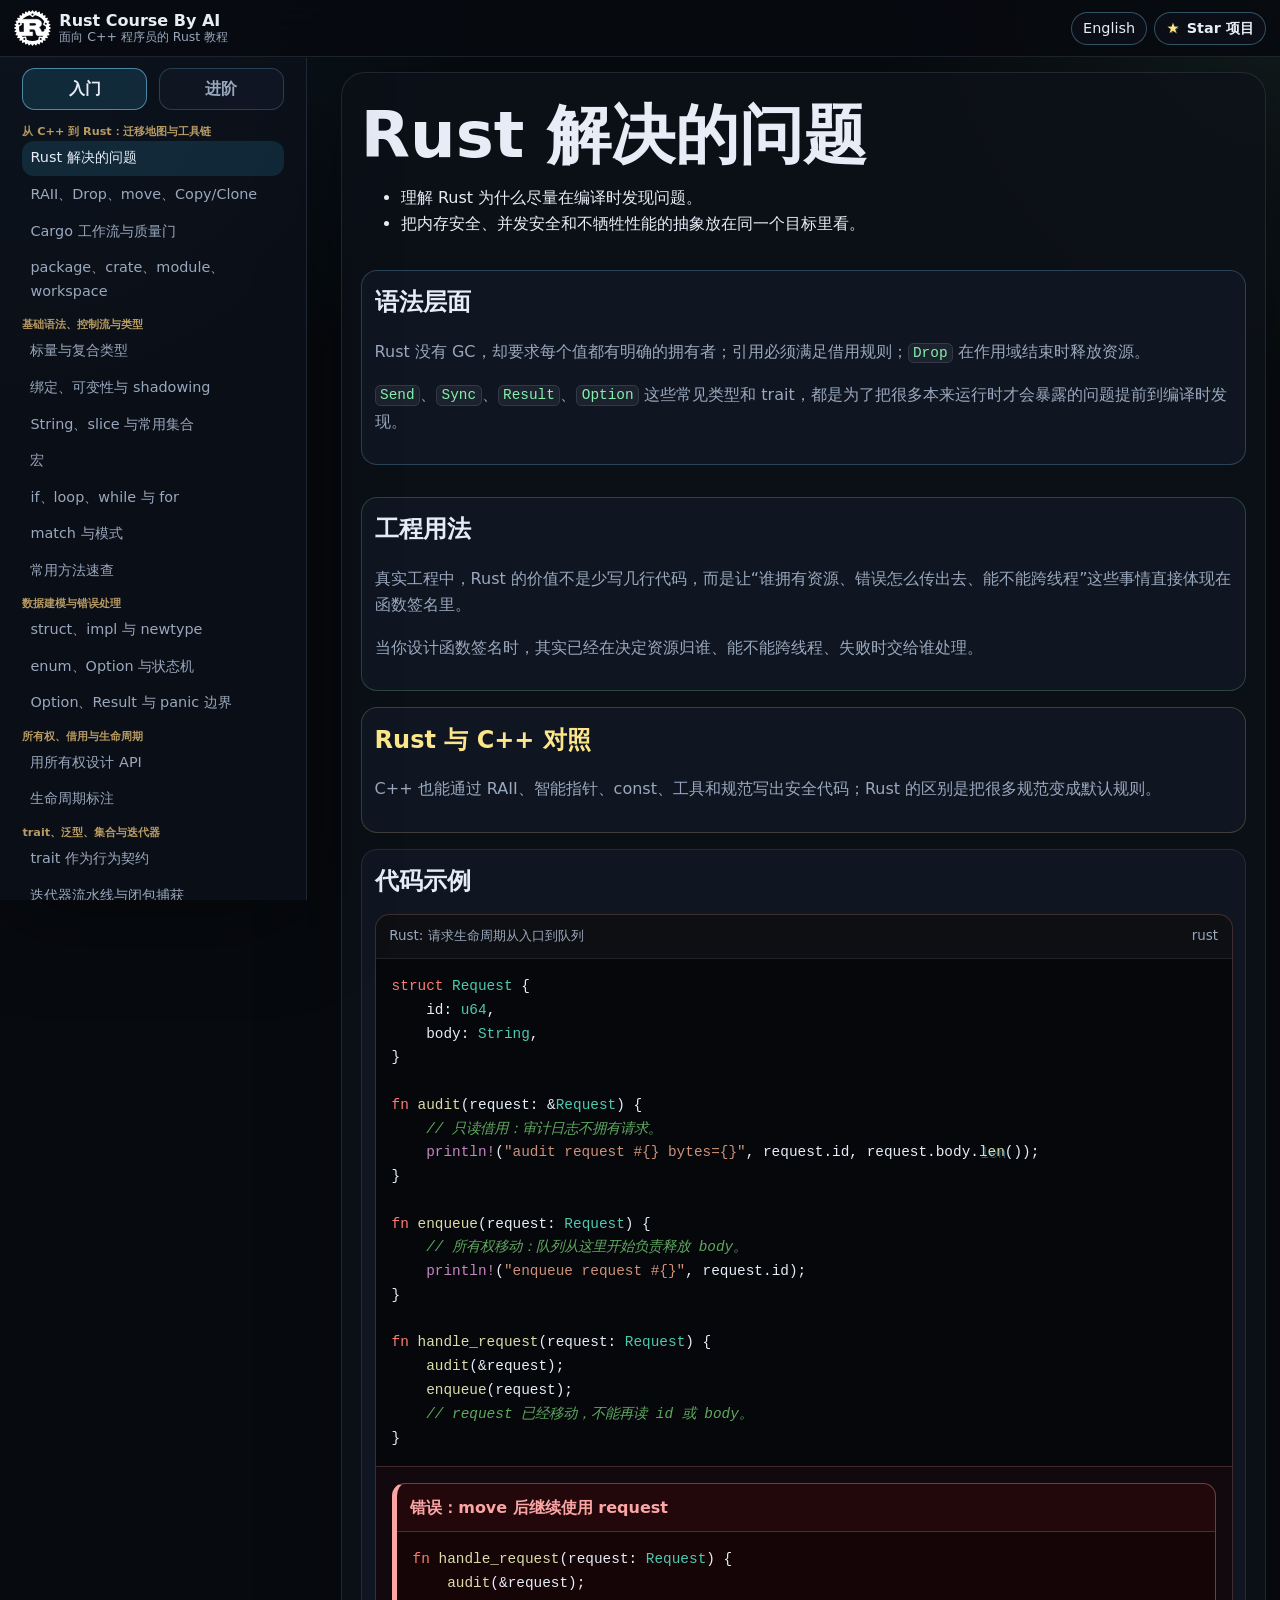
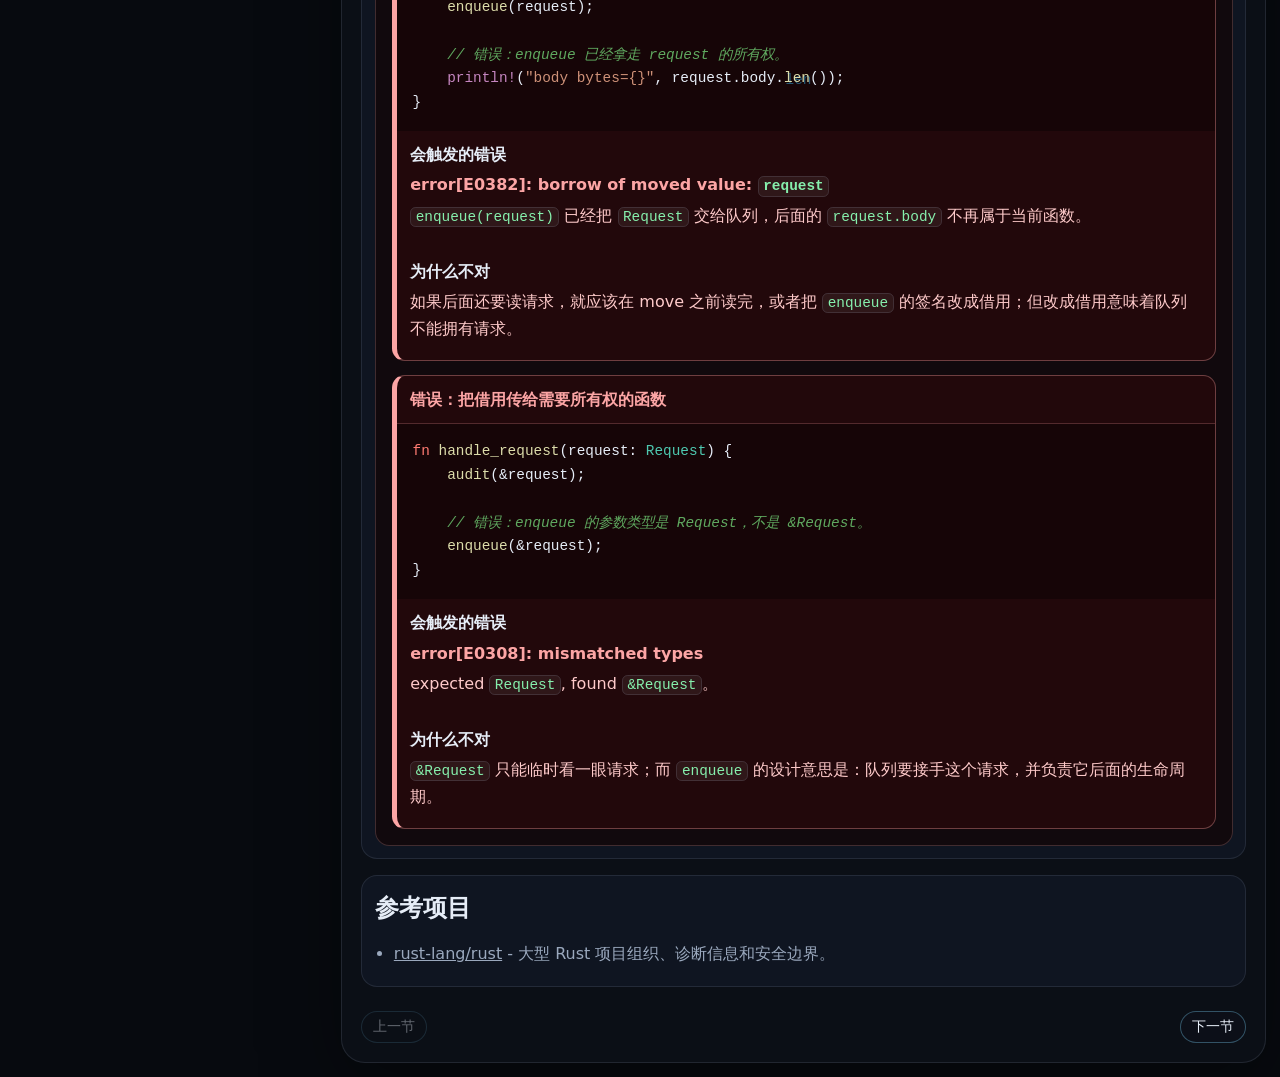
==== index.html @ e5df6b55 "Deploy control flow section reorder Co-authored-by: Copilot App <223556219+Copilot@users.noreply.git" ====
<!doctype html>
<html lang="zh">
  <head>
    <meta charset="utf-8">
    <meta name="viewport" content="width=device-width, initial-scale=1">
    <title>Rust Course By AI - Rust for C++ Engineers</title>
    <meta name="description" content="A Rust course for C++ programmers, from syntax and mental models to real engineering practice.">
    <link rel="icon" href="assets/rust-logo-favicon.svg" type="image/svg+xml">
    <link rel="stylesheet" href="assets/styles.css?v=20260717-160400">
  </head>
  <body>
    <div class="app-shell">
      <header class="site-header">
        <a class="brand" href="#rust-vs-cpp-model" aria-label="Rust Course By AI home">
          <img class="brand-mark" src="assets/rust-logo-white.svg" alt="" aria-hidden="true">
          <span>
            <strong>Rust Course By AI</strong>
            <small id="brandSubtitle">Rust for C++ Engineers</small>
          </span>
        </a>
        <div class="header-actions">
          <button id="languageToggle" class="language-toggle" type="button">中文 / English</button>
          <a
            id="starCta"
            class="repo-link star-cta"
            href="https://github.com/DexterDreeeam/RustCourseByAi"
            target="_blank"
            rel="noreferrer"
            aria-label="Star RustCourseByAi on GitHub"
          >
            <span class="star-cta-icon" aria-hidden="true">★</span>
            <span data-star-label>Star</span>
            <span class="star-cta-count" data-star-count hidden></span>
          </a>
        </div>
      </header>

      <div class="layout">
        <aside class="sidebar" aria-label="Course navigation">
          <nav id="sidebarNav"></nav>
        </aside>

        <main class="main-content">
          <article id="courseRoot" class="lesson" aria-live="polite"></article>
        </main>
      </div>
    </div>

    <noscript>
      <div class="noscript">This tutorial needs JavaScript to render the course navigation.</div>
    </noscript>

    <script src="content/course-helpers.js?v=20260717-160400"></script>
    <script src="content/references.js?v=20260717-160400"></script>
    <script src="content/beginner/01-cpp-to-rust-map.js?v=20260717-160400"></script>
    <script src="content/beginner/02-toolchain-project-shape.js?v=20260717-160400"></script>
    <script src="content/beginner/03-syntax-values-types.js?v=20260717-160400"></script>
    <script src="content/beginner/03-control-flow-patterns.js?v=20260717-160400"></script>
    <script src="content/beginner/04-ownership-borrowing-lifetimes.js?v=20260717-160400"></script>
    <script src="content/beginner/05-data-modeling.js?v=20260717-160400"></script>
    <script src="content/beginner/06-error-boundaries.js?v=20260717-160400"></script>
    <script src="content/beginner/07-traits-generics-basic.js?v=20260717-160400"></script>
    <script src="content/beginner/08-collections-iterators-closures.js?v=20260717-160400"></script>
    <script src="content/beginner/09-modules-tests-docs.js?v=20260717-160400"></script>
    <script src="content/beginner/10-beginner-capstone.js?v=20260717-160400"></script>
    <script src="content/advanced/01-workspace-architecture.js?v=20260717-160400"></script>
    <script src="content/advanced/02-public-api-semver.js?v=20260717-160400"></script>
    <script src="content/advanced/03-advanced-traits-generics.js?v=20260717-160400"></script>
    <script src="content/advanced/04-async-runtime-boundaries.js?v=20260717-160400"></script>
    <script src="content/advanced/05-concurrency-communication.js?v=20260717-160400"></script>
    <script src="content/advanced/06-observability-errors.js?v=20260717-160400"></script>
    <script src="content/advanced/07-performance-engineering.js?v=20260717-160400"></script>
    <script src="content/advanced/08-unsafe-ffi.js?v=20260717-160400"></script>
    <script src="content/advanced/09-macros-codegen.js?v=20260717-160400"></script>
    <script src="content/advanced/10-testing-ci-release.js?v=20260717-160400"></script>
    <script src="content/advanced/11-advanced-capstone.js?v=20260717-160400"></script>
    <script src="content/course-data.js?v=20260717-160400"></script>
    <script src="assets/app.js?v=20260717-160400"></script>
  </body>
</html>
---- assets/styles.css ----
:root {
  color-scheme: dark;
  --bg: #070a0f;
  --panel: #0d1119;
  --panel-strong: #121826;
  --panel-soft: #161e2d;
  --text: #e6edf7;
  --muted: #9aa8bd;
  --nav-chapter: #b89b63;
  --line: #263247;
  --accent: #7dd3fc;
  --accent-strong: #38bdf8;
  --accent-soft: rgba(56, 189, 248, 0.14);
  --green: #86efac;
  --yellow: #fde68a;
  --red: #fca5a5;
  --code: #05070b;
  --shadow: 0 24px 80px rgba(0, 0, 0, 0.35);
  --page-gutter: clamp(0.65rem, 1.1vw, 1.2rem);
  --sidebar-width: clamp(17rem, 24vw, 20rem);
  --sidebar-rail-width: var(--sidebar-width);
  --header-height: 3.65rem;
}

* {
  box-sizing: border-box;
}

html {
  scroll-behavior: smooth;
}

body {
  margin: 0;
  min-height: 100vh;
  background:
    radial-gradient(circle at top left, rgba(56, 189, 248, 0.12), transparent 30rem),
    radial-gradient(circle at top right, rgba(134, 239, 172, 0.08), transparent 26rem),
    var(--bg);
  color: var(--text);
  font-family: Inter, ui-sans-serif, system-ui, -apple-system, BlinkMacSystemFont, "Segoe UI", sans-serif;
  line-height: 1.65;
}

a {
  color: inherit;
}

.app-shell {
  min-height: 100vh;
  padding-top: var(--header-height);
  transition: padding-top 220ms ease;
}

.header-hidden .app-shell {
  padding-top: 0;
}

.site-header {
  position: fixed;
  top: 0;
  left: 0;
  right: 0;
  z-index: 20;
  display: flex;
  align-items: center;
  justify-content: space-between;
  gap: 0.75rem;
  padding: 0.62rem var(--page-gutter);
  border-bottom: 1px solid rgba(148, 163, 184, 0.16);
  background: rgba(7, 10, 15, 0.88);
  backdrop-filter: blur(16px);
  transform: translateY(0);
  transition: transform 220ms ease, opacity 220ms ease;
}

.header-hidden .site-header {
  opacity: 0;
  pointer-events: none;
  transform: translateY(-110%);
}

.brand {
  display: inline-flex;
  align-items: center;
  gap: 0.55rem;
  text-decoration: none;
}

.brand-mark {
  display: block;
  width: 2.28rem;
  height: 2.28rem;
  animation: rust-logo-spin 12s linear infinite;
  object-fit: contain;
  transform-origin: center;
}

@keyframes rust-logo-spin {
  from {
    transform: rotate(0deg);
  }

  to {
    transform: rotate(360deg);
  }
}

.brand strong,
.brand small {
  display: block;
  line-height: 1.14;
}

.brand small {
  color: var(--muted);
  font-size: 0.78rem;
}

.header-actions {
  display: flex;
  align-items: center;
  gap: 0.45rem;
}

.language-toggle,
.repo-link,
.nav-button {
  border: 1px solid rgba(125, 211, 252, 0.34);
  border-radius: 999px;
  background: rgba(13, 17, 25, 0.82);
  color: var(--text);
  cursor: pointer;
  font: inherit;
  font-size: 0.9rem;
  line-height: 1.2;
  padding: 0.42rem 0.7rem;
  text-decoration: none;
  transition: border-color 160ms ease, background 160ms ease, transform 160ms ease;
}

.star-cta {
  display: inline-flex;
  align-items: center;
  gap: 0.45rem;
  font-weight: 800;
}

.star-cta-icon {
  color: var(--yellow);
  line-height: 1;
  text-shadow: 1px 1px 0 rgba(253, 230, 138, 0.26);
}

.star-cta-count {
  border-left: 1px solid rgba(148, 163, 184, 0.22);
  color: var(--yellow);
  font-variant-numeric: tabular-nums;
  margin-left: 0.1rem;
  padding-left: 0.45rem;
}

.star-cta-acknowledged {
  border-color: rgba(134, 239, 172, 0.45);
  background: rgba(134, 239, 172, 0.1);
}

.language-toggle:hover,
.repo-link:hover,
.nav-button:hover {
  border-color: var(--accent);
  background: var(--accent-soft);
  transform: translateY(-1px);
}

.layout {
  display: grid;
  grid-template-columns: var(--sidebar-rail-width) minmax(0, 1fr);
  gap: clamp(0.75rem, 2vw, 1.25rem);
  padding: var(--page-gutter);
}

.sidebar {
  position: fixed;
  top: var(--header-height);
  bottom: 0;
  left: 0;
  z-index: 10;
  width: var(--sidebar-rail-width);
  max-height: none;
  overflow: auto;
  scrollbar-gutter: stable both-edges;
  scrollbar-width: thin;
  scrollbar-color: rgba(148, 163, 184, 0.35) transparent;
  border: 1px solid rgba(148, 163, 184, 0.16);
  border-top: 0;
  border-bottom: 0;
  border-left: 0;
  border-radius: 0;
  background: rgba(13, 17, 25, 0.76);
  box-shadow: var(--shadow);
  padding: clamp(0.56rem, 0.75vw, 0.8rem) 0.78rem 0.9rem;
  transition: top 220ms ease;
}

.sidebar::-webkit-scrollbar {
  width: 8px;
}

.sidebar::-webkit-scrollbar-track {
  background: transparent;
}

.sidebar::-webkit-scrollbar-thumb {
  background: rgba(148, 163, 184, 0.35);
  border-radius: 999px;
}

.sidebar::-webkit-scrollbar-thumb:hover {
  background: rgba(148, 163, 184, 0.55);
}

.header-hidden .sidebar {
  top: 0;
}

.part-tabs {
  display: grid;
  grid-template-columns: repeat(2, minmax(0, 1fr));
  gap: 0.75rem;
  margin-bottom: 0.95rem;
}

.part-tab {
  border: 1px solid rgba(125, 211, 252, 0.22);
  border-radius: 0.8rem;
  background: rgba(18, 24, 38, 0.76);
  color: var(--muted);
  cursor: pointer;
  font: inherit;
  font-weight: 800;
  padding: 0.42rem 0.55rem;
}

.part-tab:hover,
.part-tab.active {
  border-color: rgba(125, 211, 252, 0.55);
  background: var(--accent-soft);
  color: var(--text);
}

.nav-part {
  margin-bottom: 1rem;
}

.nav-chapter-title {
  color: var(--nav-chapter);
  font-size: 0.7rem;
  font-weight: 700;
  line-height: 1.2;
  margin: 0.55rem 0 0.15rem;
}

.nav-section {
  display: block;
  width: 100%;
  border: 0;
  border-radius: 0.75rem;
  background: transparent;
  color: var(--muted);
  cursor: pointer;
  font: inherit;
  font-size: 0.9rem;
  margin: 0.1rem 0;
  padding: 0.35rem 0.5rem;
  text-align: left;
}

.nav-section:hover,
.nav-section.active {
  background: var(--accent-soft);
  color: var(--text);
}

.main-content {
  grid-column: 2;
  min-width: 0;
}

.lesson {
  border: 1px solid rgba(148, 163, 184, 0.16);
  border-radius: 1.5rem;
  background: rgba(13, 17, 25, 0.78);
  box-shadow: var(--shadow);
}

.lesson h1 {
  font-size: clamp(2rem, 5vw, 4rem);
  line-height: 1.05;
  margin: 0.6rem 0 1rem;
}

.lesson p {
  color: var(--muted);
}

.content-card,
.comparison-card,
.examples,
.references {
  border: 1px solid rgba(148, 163, 184, 0.15);
  border-radius: 1rem;
  background: rgba(18, 24, 38, 0.76);
}

.lesson {
  padding: clamp(0.85rem, 1.45vw, 1.35rem);
}

.lesson-grid {
  display: grid;
  grid-template-columns: repeat(auto-fit, minmax(min(100%, 32rem), 1fr));
  gap: 1rem;
}

.content-card,
.comparison-card,
.examples,
.references {
  margin-top: 1rem;
  padding: 0.8rem;
}

.content-card h2,
.comparison-card h2,
.examples h2,
.references h2 {
  margin: 0 0 0.75rem;
}

.content-card.syntax {
  border-color: rgba(125, 211, 252, 0.24);
}

.content-card.engineering {
  border-color: rgba(134, 239, 172, 0.22);
}

.comparison-card {
  border-color: rgba(253, 230, 138, 0.2);
}

.comparison-card h2 {
  color: var(--yellow);
}

.content-card ul,
.references ul {
  margin: 0;
  padding-left: 1.2rem;
}

.content-card li,
.references li {
  color: var(--muted);
  margin: 0.35rem 0;
}

.examples-grid {
  display: grid;
  gap: 1rem;
}

.explanation-card {
  border: 1px solid rgba(125, 211, 252, 0.18);
  border-radius: 0.9rem;
  background: rgba(18, 24, 38, 0.64);
  padding: 0.75rem;
}

.explanation-card h3 {
  color: var(--accent);
  margin: 0 0 0.7rem;
}

.explanation-card p {
  margin: 0.45rem 0;
}

.example-diagram {
  border: 1px solid rgba(148, 163, 184, 0.16);
  border-radius: 0.75rem;
  background: var(--code);
  color: var(--text);
  margin-top: 0.9rem;
}

.file-tree-card {
  grid-column: 1 / -1;
}

.file-tree-panel {
  overflow: hidden;
  border: 1px solid rgba(148, 163, 184, 0.16);
  border-radius: 0.7rem;
  background: rgba(5, 7, 11, 0.46);
  margin-top: 0.65rem;
}

.file-tree-root {
  display: flex;
  align-items: center;
  gap: 0.55rem;
  border-bottom: 1px solid rgba(148, 163, 184, 0.14);
  background: rgba(2, 6, 23, 0.32);
  padding: 0.34rem 0.55rem;
}

.file-tree-root-icon,
.file-tree-dir .file-tree-badge,
.file-tree-file .file-tree-badge {
  display: inline-flex;
  align-items: center;
  justify-content: center;
}

.file-tree-root-icon {
  width: 0.58rem;
  height: 0.58rem;
  border: 1px solid var(--accent);
  border-radius: 0.18rem;
}

.file-tree-list {
  display: grid;
  margin: 0;
  padding: 0.18rem 0.45rem;
}

.file-tree-item {
  display: flex;
  align-items: center;
  border-bottom: 1px solid rgba(148, 163, 184, 0.08);
  border-radius: 0.35rem;
  outline: none;
  padding: 0.16rem 0.18rem 0.16rem calc(0.18rem + var(--tree-indent, 0rem));
}

.file-tree-item:hover,
.file-tree-item:focus-visible {
  background: rgba(125, 211, 252, 0.06);
}

.file-tree-node {
  display: inline-flex;
  align-items: center;
  gap: 0.55rem;
  min-width: 0;
}

.file-tree-badge {
  min-width: 2.35rem;
  border: 1px solid rgba(148, 163, 184, 0.2);
  border-radius: 0.35rem;
  color: var(--muted);
  font-size: 0.58rem;
  font-weight: 900;
  letter-spacing: 0.06em;
  padding: 0.08rem 0.3rem;
  text-transform: uppercase;
}

.file-tree-dir .file-tree-badge {
  border-color: rgba(253, 230, 138, 0.34);
  color: var(--yellow);
}

.file-tree-dir code {
  color: var(--yellow);
}

.file-tree-file .file-tree-badge {
  border-color: rgba(134, 239, 172, 0.22);
  color: var(--green);
}

.file-tree-file code {
  color: var(--green);
}

.file-tree-tooltip {
  position: fixed;
  z-index: 1200;
  max-width: min(30rem, calc(100vw - 1rem));
  border: 1px solid rgba(125, 211, 252, 0.28);
  border-radius: 0.7rem;
  background: var(--panel-strong);
  box-shadow: 0 18px 48px rgba(0, 0, 0, 0.5);
  padding: 0.65rem 0.75rem;
  color: var(--text);
  font-size: 0.84rem;
  line-height: 1.55;
  pointer-events: none;
}

.file-tree-tooltip[hidden] {
  display: none;
}

.file-tree-tooltip code {
  border: 1px solid rgba(148, 163, 184, 0.18);
  border-radius: 0.35rem;
  background: rgba(255, 255, 255, 0.06);
  color: var(--green);
  padding: 0.08rem 0.28rem;
}

.table-card {
  grid-column: 1 / -1;
}

.table-scroll {
  overflow-x: auto;
  margin-top: 0.8rem;
}

.table-search {
  display: grid;
  gap: 0.4rem;
  color: var(--muted);
  font-size: 0.9rem;
  margin: 0.4rem 0 0.8rem;
}

.table-search-input {
  width: min(100%, 32rem);
  border: 1px solid rgba(125, 211, 252, 0.34);
  border-radius: 999px;
  background: rgba(5, 7, 11, 0.72);
  color: var(--text);
  font: inherit;
  padding: 0.65rem 0.9rem;
}

.table-search-input:focus {
  border-color: var(--accent);
  outline: 2px solid rgba(125, 211, 252, 0.2);
}

.compare-table {
  width: 100%;
  border-collapse: collapse;
  font-size: 0.9rem;
}

.searchable-table {
  min-width: 70rem;
}

.method-search-results,
.method-table-groups {
  display: grid;
  gap: 1rem;
}

.method-search-results[hidden],
.method-table-groups[hidden] {
  display: none;
}

.method-search-results h4,
.method-table-group h4 {
  color: var(--accent);
  margin: 0.2rem 0 0.4rem;
}

.method-table-group {
  border-top: 1px solid rgba(148, 163, 184, 0.16);
  padding-top: 0.9rem;
}

.method-result-table,
.method-group-table {
  min-width: 52rem;
}

.compare-table th,
.compare-table td {
  border: 1px solid rgba(148, 163, 184, 0.18);
  padding: 0.5rem 0.7rem;
  text-align: left;
  vertical-align: top;
}

.source-summary-row {
  cursor: pointer;
}

.source-summary-row:hover {
  background: rgba(125, 211, 252, 0.08);
}

.source-toggle {
  border: 0;
  background: transparent;
  color: var(--accent);
  cursor: pointer;
  font: inherit;
  font-weight: 800;
  padding: 0;
  text-align: left;
}

.source-toggle::before {
  content: "▸";
  display: inline-block;
  margin-right: 0.4rem;
  transition: transform 140ms ease;
}

.source-summary-row[aria-expanded="true"] .source-toggle::before {
  transform: rotate(90deg);
}

.source-code-row pre {
  margin: 0;
  max-height: min(62vh, 42rem);
}

.compare-table thead th {
  background: rgba(56, 189, 248, 0.1);
  color: var(--text);
  font-weight: 700;
}

.compare-table tbody tr:nth-child(even) {
  background: rgba(148, 163, 184, 0.05);
}

.compare-table tr[hidden] {
  display: none;
}

.compare-table code {
  white-space: nowrap;
}

.compare-table .source-code-row code {
  display: block;
  white-space: pre;
}

.method-signature-code {
  color: var(--text);
}

.code-card {
  overflow: hidden;
  border: 1px solid rgba(148, 163, 184, 0.16);
  border-radius: 0.9rem;
  background: var(--code);
}

.code-card.has-mistakes {
  border-color: rgba(252, 165, 165, 0.24);
}

.code-header {
  display: flex;
  justify-content: space-between;
  gap: 1rem;
  border-bottom: 1px solid rgba(148, 163, 184, 0.14);
  background: rgba(255, 255, 255, 0.03);
  color: var(--muted);
  font-size: 0.84rem;
  padding: 0.65rem 0.85rem;
}

pre {
  margin: 0;
  overflow: auto;
  padding: 1rem;
}

.mistake-list {
  display: grid;
  gap: 0.9rem;
  border-top: 1px solid rgba(252, 165, 165, 0.2);
  background: rgba(127, 29, 29, 0.1);
  padding: 1rem;
}

.mistake-card {
  overflow: hidden;
  border: 1px solid rgba(252, 165, 165, 0.35);
  border-left: 0.35rem solid var(--red);
  border-radius: 0.8rem;
  background: rgba(69, 10, 10, 0.34);
}

.mistake-title {
  border-bottom: 1px solid rgba(252, 165, 165, 0.22);
  color: var(--red);
  font-weight: 800;
  padding: 0.65rem 0.85rem;
}

.mistake-code {
  background: rgba(0, 0, 0, 0.34);
}

.mistake-detail {
  padding: 0 0.85rem 0.85rem;
}

.mistake-detail strong {
  display: block;
  color: var(--text);
  margin: 0.7rem 0 0.25rem;
}

.mistake-detail p {
  color: #fecaca;
  margin: 0.25rem 0;
}

.mistake-error p:first-of-type {
  color: var(--red);
  font-weight: 800;
}

code {
  font-family: "Cascadia Code", "SFMono-Regular", Consolas, "Liberation Mono", "Microsoft YaHei", "PingFang SC", "Hiragino Sans GB", "Noto Sans CJK SC", "Noto Sans SC", monospace;
  font-size: 0.9rem;
}

.tok-comment {
  color: #5fa85f;
  font-style: italic;
}

.tok-keyword {
  color: #ff7b72;
}

.tok-type {
  color: #4ec9b0;
}

.tok-fn {
  color: #dcdcaa;
}

.method-ref {
  border-radius: 0.25rem;
  cursor: help;
  text-shadow: 1.5px 1.5px 0 rgba(56, 189, 248, 0.45);
  transition: text-shadow 140ms ease, background 140ms ease, box-shadow 140ms ease;
}

.ident-highlight {
  border-radius: 0.2rem;
  background: rgba(125, 211, 252, 0.2);
  box-shadow: 0 0 0 1px rgba(125, 211, 252, 0.25);
}

.method-ref:hover,
.method-ref:focus-visible {
  background: rgba(56, 189, 248, 0.14);
  box-shadow: 0 0 0 0.12rem rgba(56, 189, 248, 0.22);
  text-shadow: 1px 1px 0 rgba(56, 189, 248, 0.3);
  outline: none;
}

.method-tooltip {
  position: fixed;
  z-index: 1200;
  max-width: min(28rem, calc(100vw - 1rem));
  border: 1px solid rgba(125, 211, 252, 0.28);
  border-radius: 0.7rem;
  background: var(--panel-strong);
  box-shadow: 0 18px 48px rgba(0, 0, 0, 0.5);
  padding: 0.7rem 0.8rem;
  color: var(--text);
  font-size: 0.84rem;
  line-height: 1.55;
  pointer-events: none;
}

.method-tooltip[hidden] {
  display: none;
}

.method-tooltip-item {
  display: flex;
  flex-direction: column;
  gap: 0.2rem;
}

.method-tooltip-item + .method-tooltip-item {
  margin-top: 0.6rem;
  padding-top: 0.6rem;
  border-top: 1px solid rgba(148, 163, 184, 0.18);
}

.method-tooltip-sig {
  display: block;
  white-space: pre-wrap;
  word-break: break-word;
}

.method-tooltip-group {
  font-size: 0.72rem;
  font-weight: 800;
  letter-spacing: 0.05em;
  text-transform: uppercase;
  color: var(--accent);
}

.method-tooltip-note {
  color: var(--muted);
}

.tok-macro {
  color: #c586c0;
}

.tok-string {
  color: #ce9178;
}

.tok-number {
  color: #b5cea8;
}

.tok-lifetime {
  color: #ffa657;
}

.tok-literal {
  color: #569cd6;
}

.tok-attribute {
  color: #9aa8bd;
}

p code,
li code {
  border: 1px solid rgba(148, 163, 184, 0.18);
  border-radius: 0.35rem;
  background: rgba(255, 255, 255, 0.06);
  color: var(--green);
  padding: 0.08rem 0.28rem;
}

.lesson-footer {
  display: flex;
  justify-content: space-between;
  gap: 1rem;
  margin-top: 1.5rem;
}

.nav-button[disabled] {
  cursor: not-allowed;
  opacity: 0.4;
  transform: none;
}

.noscript {
  background: var(--red);
  color: #1f0a0a;
  padding: 1rem;
}

@media (max-width: 980px) {
  .layout {
    grid-template-columns: 1fr;
  }

  .sidebar {
    position: static;
    width: auto;
    max-height: none;
  }

  .main-content {
    grid-column: auto;
  }

  .lesson-grid {
    grid-template-columns: 1fr;
  }
}

@media (max-width: 640px) {
  .site-header {
    align-items: flex-start;
    flex-direction: column;
  }

  .header-actions,
  .lesson-footer {
    width: 100%;
  }

  .language-toggle,
  .repo-link,
  .nav-button {
    justify-content: center;
    text-align: center;
    flex: 1;
  }

  .file-tree-item {
    display: flex;
  }
}
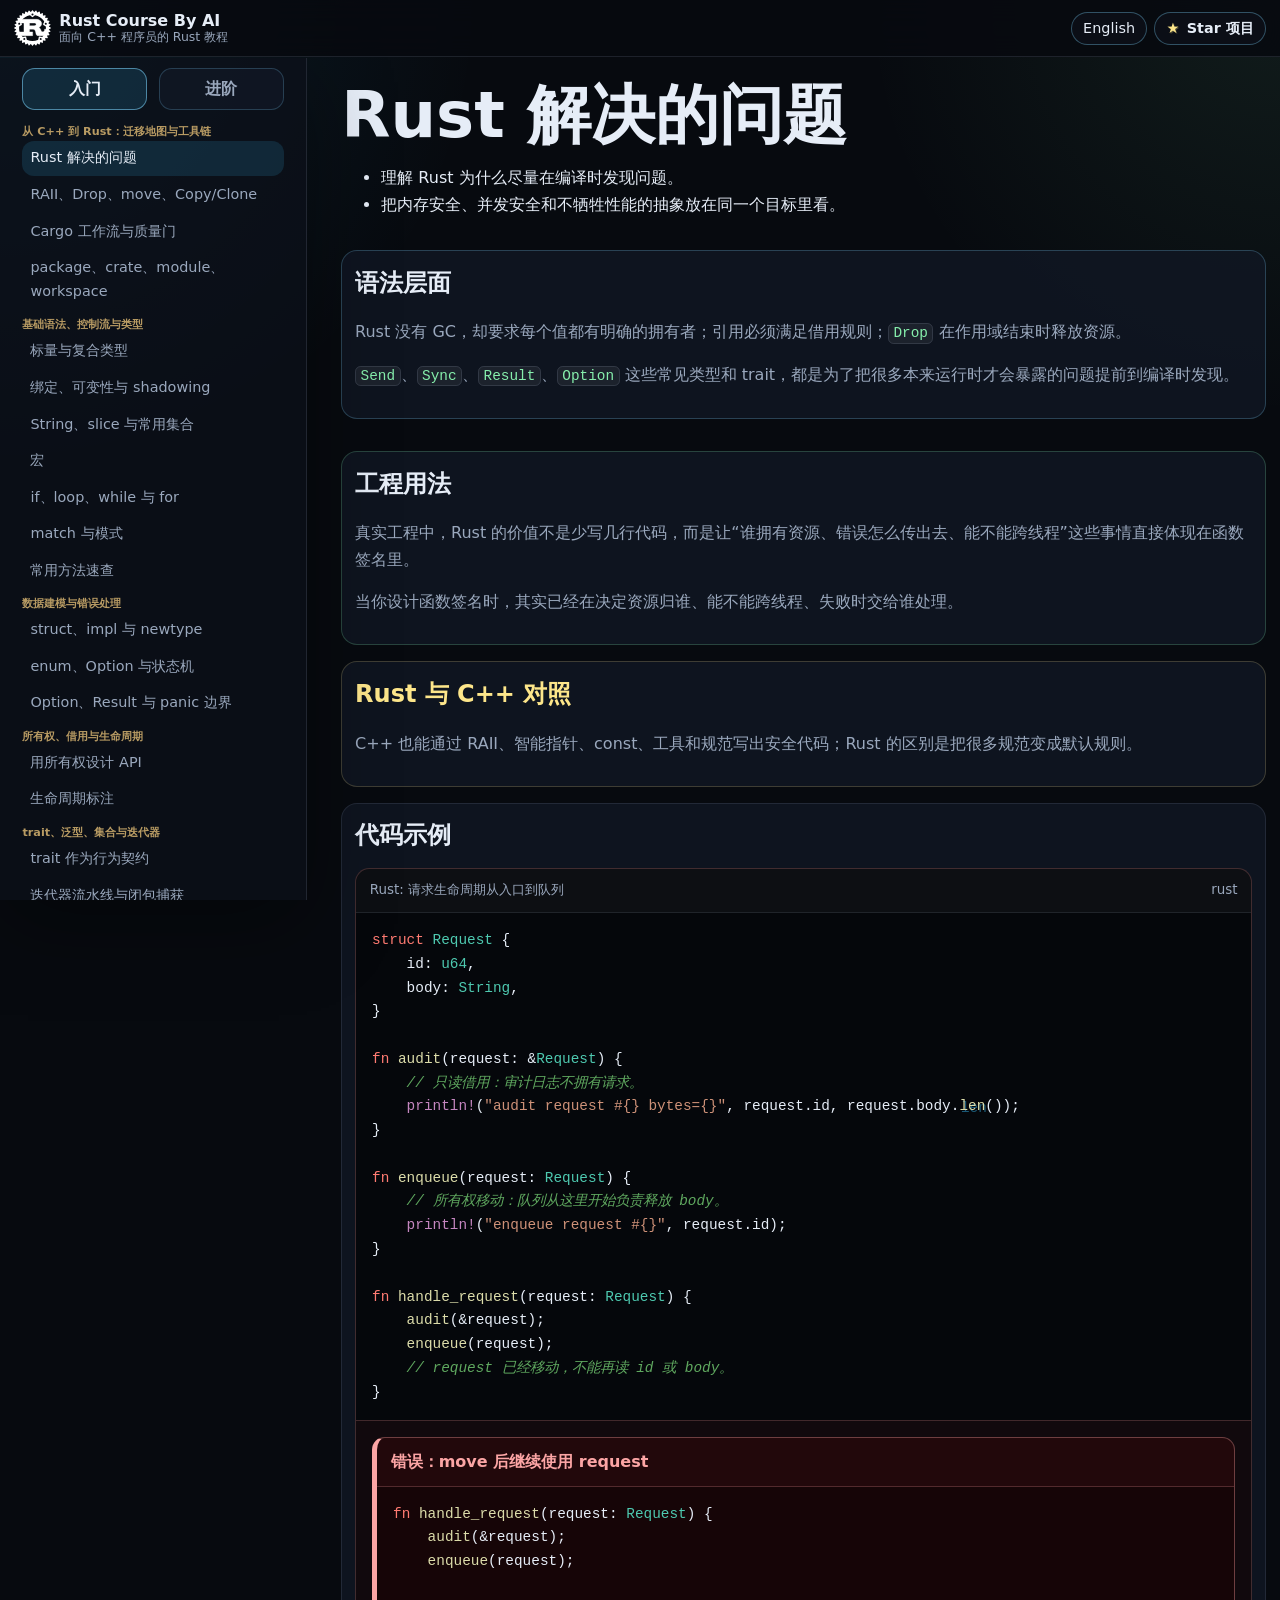
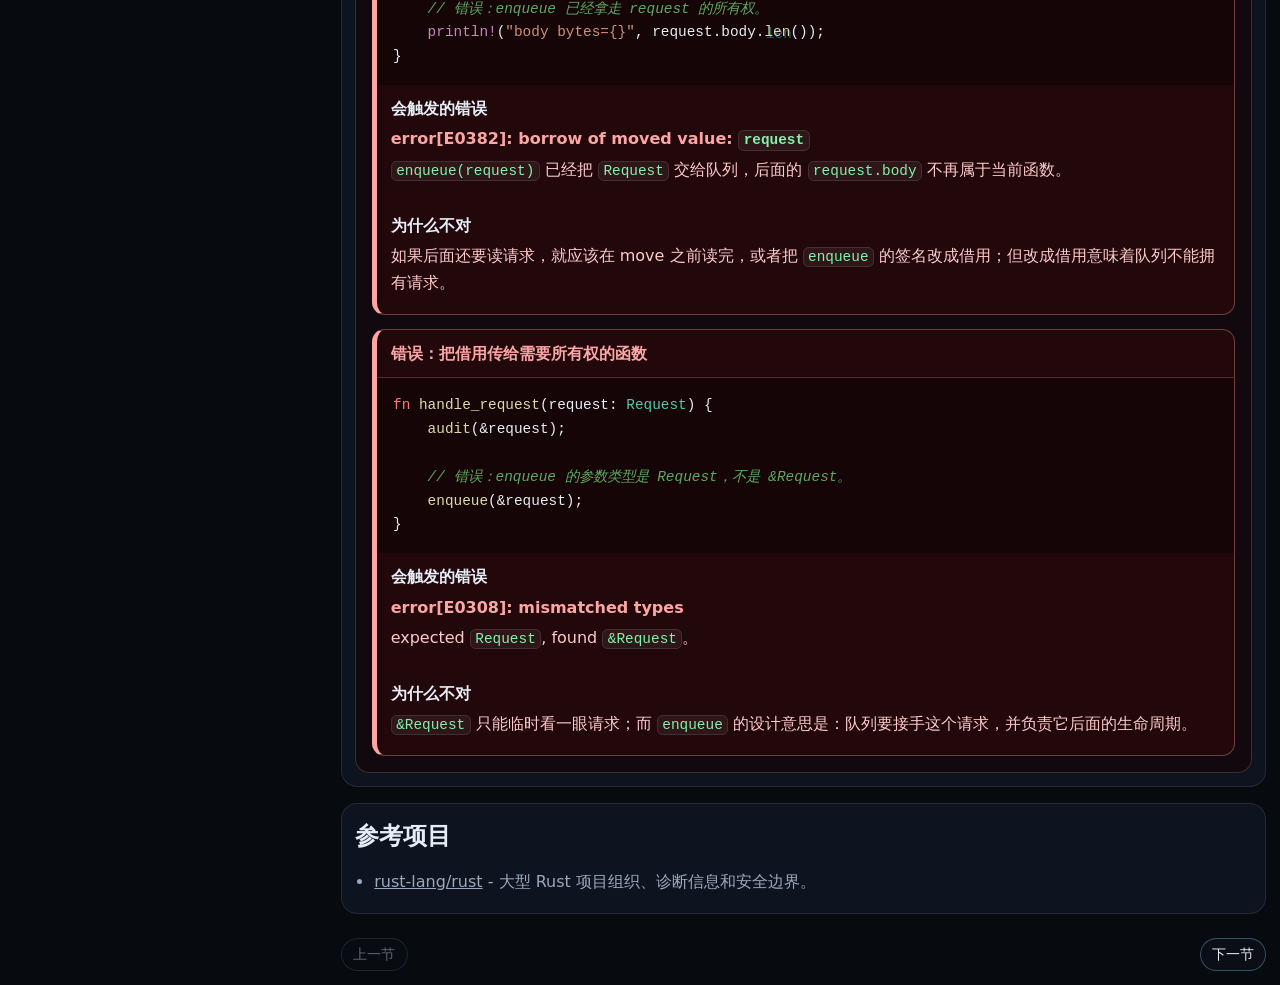
==== commit 7dae238d: "Deploy main content frame removal Co-authored-by: Copilot App <223556219+Copilot@users.noreply.githu" ====
--- a/index.html
+++ b/index.html
@@ -6,7 +6,7 @@
     <title>Rust Course By AI - Rust for C++ Engineers</title>
     <meta name="description" content="A Rust course for C++ programmers, from syntax and mental models to real engineering practice.">
     <link rel="icon" href="assets/rust-logo-favicon.svg" type="image/svg+xml">
-    <link rel="stylesheet" href="assets/styles.css?v=20260717-160400">
+    <link rel="stylesheet" href="assets/styles.css?v=20260718-150700">
   </head>
   <body>
     <div class="app-shell">
@@ -50,31 +50,31 @@
       <div class="noscript">This tutorial needs JavaScript to render the course navigation.</div>
     </noscript>
 
-    <script src="content/course-helpers.js?v=20260717-160400"></script>
-    <script src="content/references.js?v=20260717-160400"></script>
-    <script src="content/beginner/01-cpp-to-rust-map.js?v=20260717-160400"></script>
-    <script src="content/beginner/02-toolchain-project-shape.js?v=20260717-160400"></script>
-    <script src="content/beginner/03-syntax-values-types.js?v=20260717-160400"></script>
-    <script src="content/beginner/03-control-flow-patterns.js?v=20260717-160400"></script>
-    <script src="content/beginner/04-ownership-borrowing-lifetimes.js?v=20260717-160400"></script>
-    <script src="content/beginner/05-data-modeling.js?v=20260717-160400"></script>
-    <script src="content/beginner/06-error-boundaries.js?v=20260717-160400"></script>
-    <script src="content/beginner/07-traits-generics-basic.js?v=20260717-160400"></script>
-    <script src="content/beginner/08-collections-iterators-closures.js?v=20260717-160400"></script>
-    <script src="content/beginner/09-modules-tests-docs.js?v=20260717-160400"></script>
-    <script src="content/beginner/10-beginner-capstone.js?v=20260717-160400"></script>
-    <script src="content/advanced/01-workspace-architecture.js?v=20260717-160400"></script>
-    <script src="content/advanced/02-public-api-semver.js?v=20260717-160400"></script>
-    <script src="content/advanced/03-advanced-traits-generics.js?v=20260717-160400"></script>
-    <script src="content/advanced/04-async-runtime-boundaries.js?v=20260717-160400"></script>
-    <script src="content/advanced/05-concurrency-communication.js?v=20260717-160400"></script>
-    <script src="content/advanced/06-observability-errors.js?v=20260717-160400"></script>
-    <script src="content/advanced/07-performance-engineering.js?v=20260717-160400"></script>
-    <script src="content/advanced/08-unsafe-ffi.js?v=20260717-160400"></script>
-    <script src="content/advanced/09-macros-codegen.js?v=20260717-160400"></script>
-    <script src="content/advanced/10-testing-ci-release.js?v=20260717-160400"></script>
-    <script src="content/advanced/11-advanced-capstone.js?v=20260717-160400"></script>
-    <script src="content/course-data.js?v=20260717-160400"></script>
-    <script src="assets/app.js?v=20260717-160400"></script>
+    <script src="content/course-helpers.js?v=20260718-150700"></script>
+    <script src="content/references.js?v=20260718-150700"></script>
+    <script src="content/beginner/01-cpp-to-rust-map.js?v=20260718-150700"></script>
+    <script src="content/beginner/02-toolchain-project-shape.js?v=20260718-150700"></script>
+    <script src="content/beginner/03-syntax-values-types.js?v=20260718-150700"></script>
+    <script src="content/beginner/03-control-flow-patterns.js?v=20260718-150700"></script>
+    <script src="content/beginner/04-ownership-borrowing-lifetimes.js?v=20260718-150700"></script>
+    <script src="content/beginner/05-data-modeling.js?v=20260718-150700"></script>
+    <script src="content/beginner/06-error-boundaries.js?v=20260718-150700"></script>
+    <script src="content/beginner/07-traits-generics-basic.js?v=20260718-150700"></script>
+    <script src="content/beginner/08-collections-iterators-closures.js?v=20260718-150700"></script>
+    <script src="content/beginner/09-modules-tests-docs.js?v=20260718-150700"></script>
+    <script src="content/beginner/10-beginner-capstone.js?v=20260718-150700"></script>
+    <script src="content/advanced/01-workspace-architecture.js?v=20260718-150700"></script>
+    <script src="content/advanced/02-public-api-semver.js?v=20260718-150700"></script>
+    <script src="content/advanced/03-advanced-traits-generics.js?v=20260718-150700"></script>
+    <script src="content/advanced/04-async-runtime-boundaries.js?v=20260718-150700"></script>
+    <script src="content/advanced/05-concurrency-communication.js?v=20260718-150700"></script>
+    <script src="content/advanced/06-observability-errors.js?v=20260718-150700"></script>
+    <script src="content/advanced/07-performance-engineering.js?v=20260718-150700"></script>
+    <script src="content/advanced/08-unsafe-ffi.js?v=20260718-150700"></script>
+    <script src="content/advanced/09-macros-codegen.js?v=20260718-150700"></script>
+    <script src="content/advanced/10-testing-ci-release.js?v=20260718-150700"></script>
+    <script src="content/advanced/11-advanced-capstone.js?v=20260718-150700"></script>
+    <script src="content/course-data.js?v=20260718-150700"></script>
+    <script src="assets/app.js?v=20260718-150700"></script>
   </body>
 </html>
--- a/assets/styles.css
+++ b/assets/styles.css
@@ -288,10 +288,7 @@
 }
 
 .lesson {
-  border: 1px solid rgba(148, 163, 184, 0.16);
-  border-radius: 1.5rem;
-  background: rgba(13, 17, 25, 0.78);
-  box-shadow: var(--shadow);
+  background: transparent;
 }
 
 .lesson h1 {
@@ -314,7 +311,7 @@
 }
 
 .lesson {
-  padding: clamp(0.85rem, 1.45vw, 1.35rem);
+  padding: 0;
 }
 
 .lesson-grid {
@@ -731,7 +728,9 @@
 
 code {
   font-family: "Cascadia Code", "SFMono-Regular", Consolas, "Liberation Mono", "Microsoft YaHei", "PingFang SC", "Hiragino Sans GB", "Noto Sans CJK SC", "Noto Sans SC", monospace;
+  font-feature-settings: "liga" 0, "calt" 0;
   font-size: 0.9rem;
+  font-variant-ligatures: none;
 }
 
 .tok-comment {
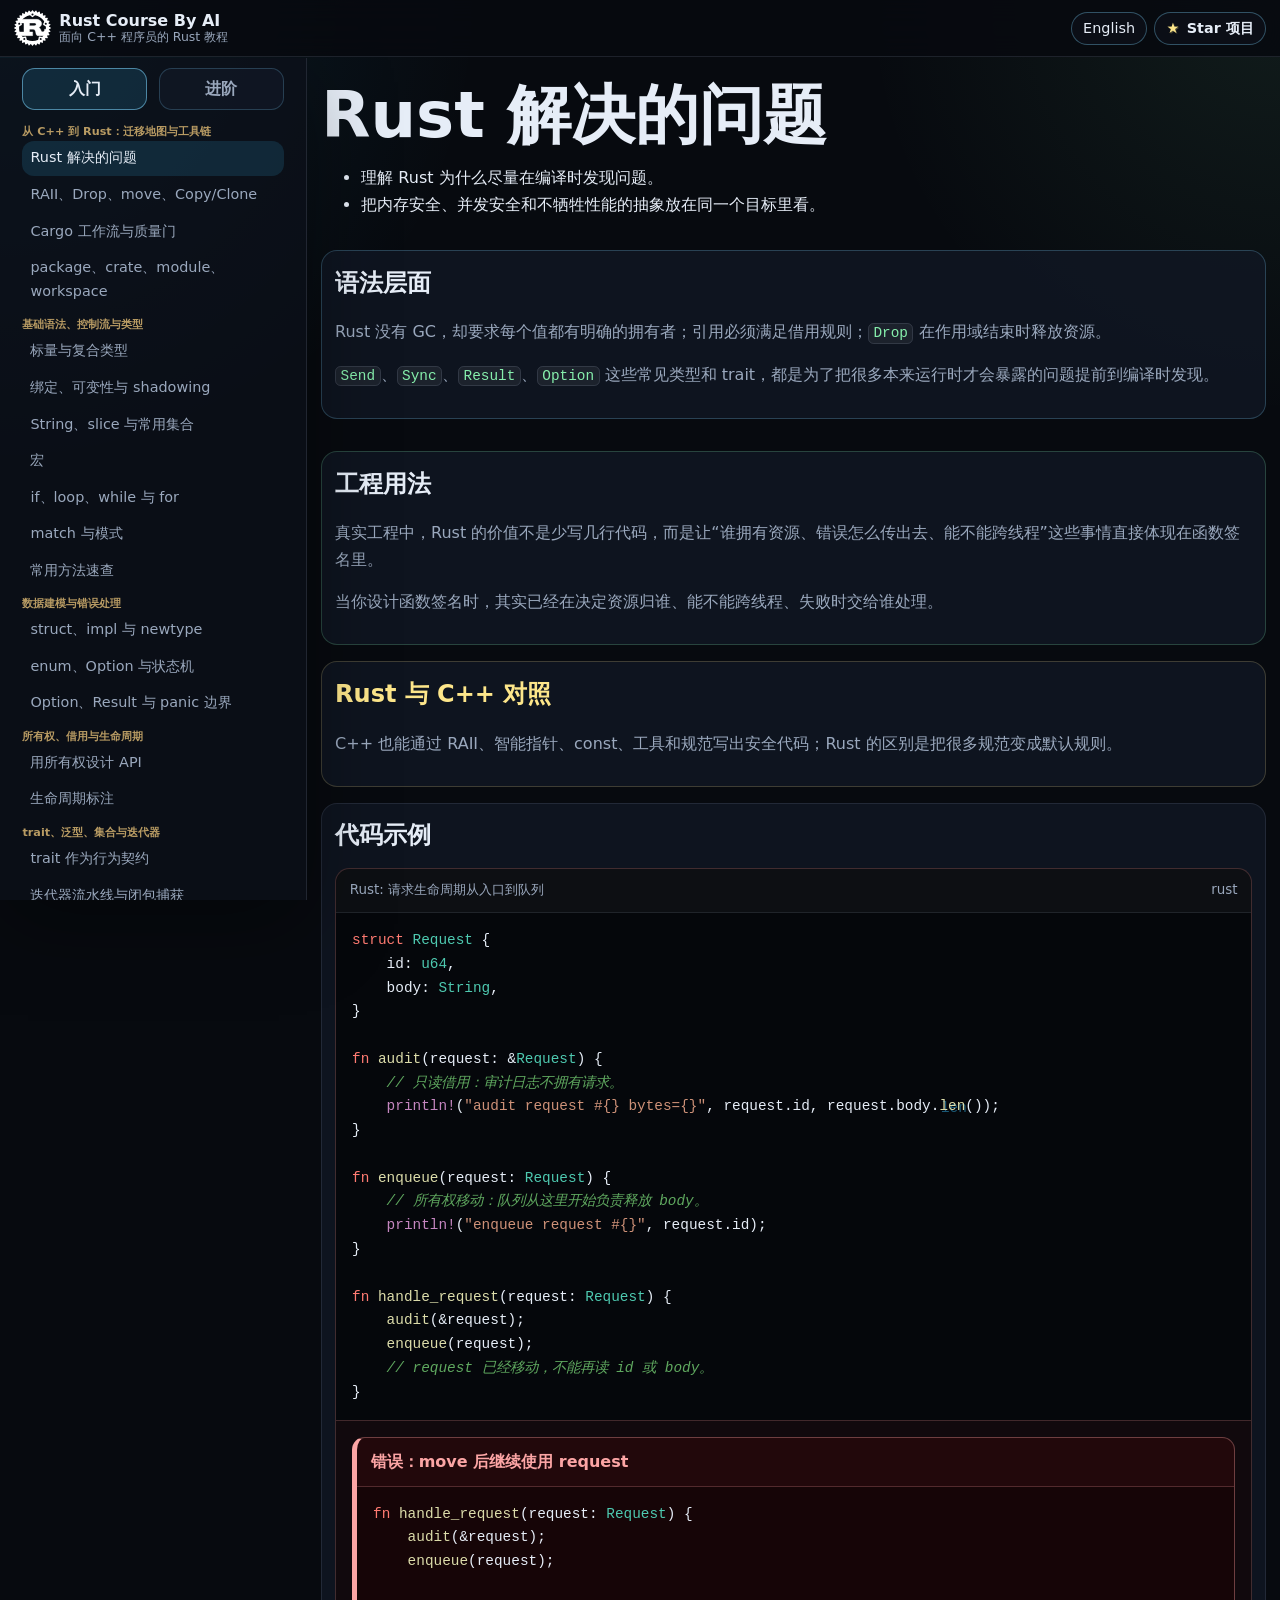
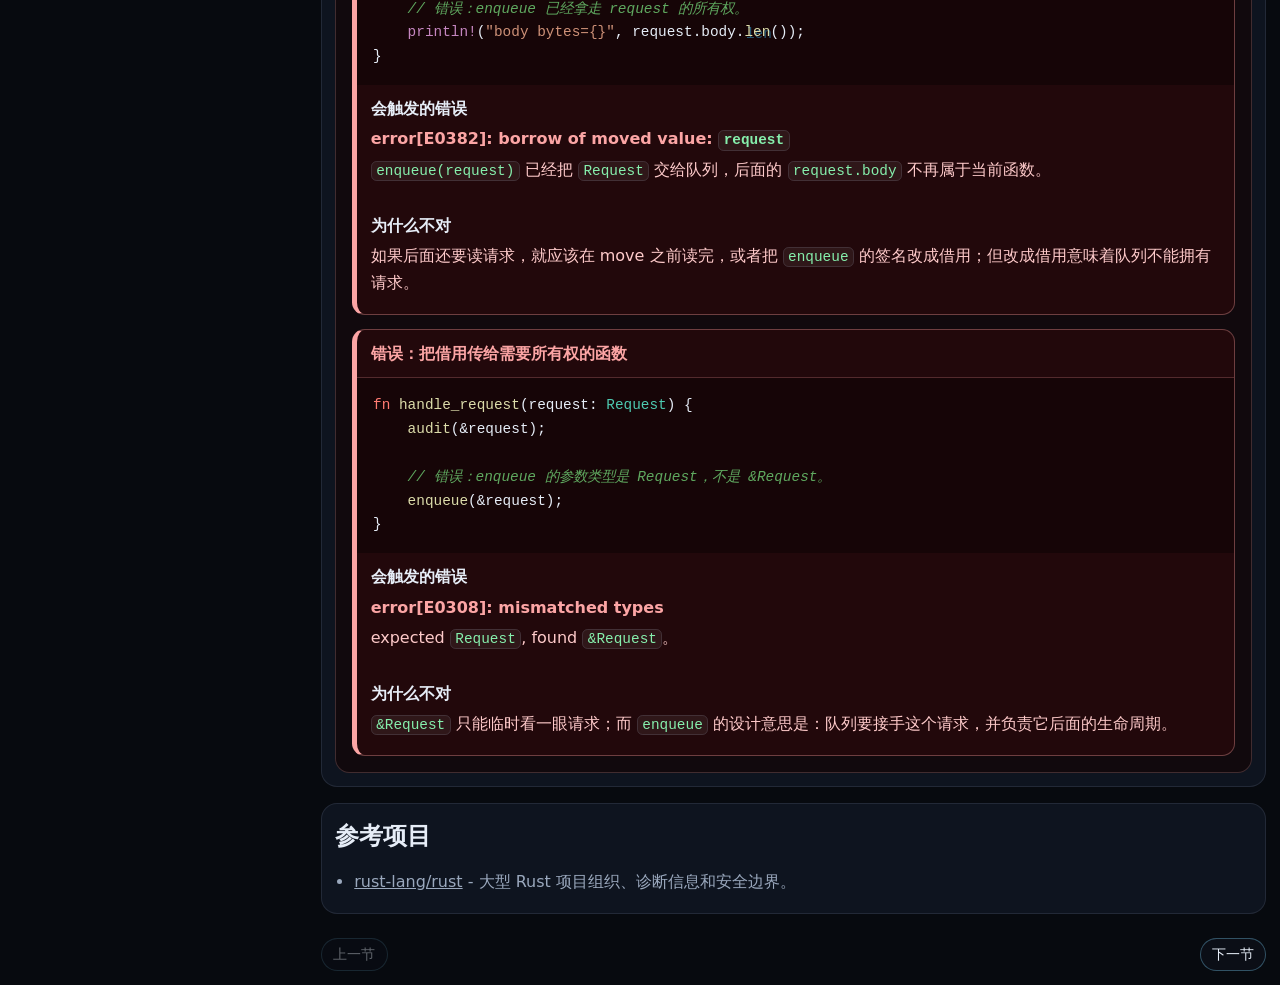
==== commit e6e3ec80: "Deploy main content gutter balance Co-authored-by: Copilot App <223556219+Copilot@users.noreply.gith" ====
--- a/index.html
+++ b/index.html
@@ -6,7 +6,7 @@
     <title>Rust Course By AI - Rust for C++ Engineers</title>
     <meta name="description" content="A Rust course for C++ programmers, from syntax and mental models to real engineering practice.">
     <link rel="icon" href="assets/rust-logo-favicon.svg" type="image/svg+xml">
-    <link rel="stylesheet" href="assets/styles.css?v=20260718-150700">
+    <link rel="stylesheet" href="assets/styles.css?v=20260718-151300">
   </head>
   <body>
     <div class="app-shell">
@@ -50,31 +50,31 @@
       <div class="noscript">This tutorial needs JavaScript to render the course navigation.</div>
     </noscript>
 
-    <script src="content/course-helpers.js?v=20260718-150700"></script>
-    <script src="content/references.js?v=20260718-150700"></script>
-    <script src="content/beginner/01-cpp-to-rust-map.js?v=20260718-150700"></script>
-    <script src="content/beginner/02-toolchain-project-shape.js?v=20260718-150700"></script>
-    <script src="content/beginner/03-syntax-values-types.js?v=20260718-150700"></script>
-    <script src="content/beginner/03-control-flow-patterns.js?v=20260718-150700"></script>
-    <script src="content/beginner/04-ownership-borrowing-lifetimes.js?v=20260718-150700"></script>
-    <script src="content/beginner/05-data-modeling.js?v=20260718-150700"></script>
-    <script src="content/beginner/06-error-boundaries.js?v=20260718-150700"></script>
-    <script src="content/beginner/07-traits-generics-basic.js?v=20260718-150700"></script>
-    <script src="content/beginner/08-collections-iterators-closures.js?v=20260718-150700"></script>
-    <script src="content/beginner/09-modules-tests-docs.js?v=20260718-150700"></script>
-    <script src="content/beginner/10-beginner-capstone.js?v=20260718-150700"></script>
-    <script src="content/advanced/01-workspace-architecture.js?v=20260718-150700"></script>
-    <script src="content/advanced/02-public-api-semver.js?v=20260718-150700"></script>
-    <script src="content/advanced/03-advanced-traits-generics.js?v=20260718-150700"></script>
-    <script src="content/advanced/04-async-runtime-boundaries.js?v=20260718-150700"></script>
-    <script src="content/advanced/05-concurrency-communication.js?v=20260718-150700"></script>
-    <script src="content/advanced/06-observability-errors.js?v=20260718-150700"></script>
-    <script src="content/advanced/07-performance-engineering.js?v=20260718-150700"></script>
-    <script src="content/advanced/08-unsafe-ffi.js?v=20260718-150700"></script>
-    <script src="content/advanced/09-macros-codegen.js?v=20260718-150700"></script>
-    <script src="content/advanced/10-testing-ci-release.js?v=20260718-150700"></script>
-    <script src="content/advanced/11-advanced-capstone.js?v=20260718-150700"></script>
-    <script src="content/course-data.js?v=20260718-150700"></script>
-    <script src="assets/app.js?v=20260718-150700"></script>
+    <script src="content/course-helpers.js?v=20260718-151300"></script>
+    <script src="content/references.js?v=20260718-151300"></script>
+    <script src="content/beginner/01-cpp-to-rust-map.js?v=20260718-151300"></script>
+    <script src="content/beginner/02-toolchain-project-shape.js?v=20260718-151300"></script>
+    <script src="content/beginner/03-syntax-values-types.js?v=20260718-151300"></script>
+    <script src="content/beginner/03-control-flow-patterns.js?v=20260718-151300"></script>
+    <script src="content/beginner/04-ownership-borrowing-lifetimes.js?v=20260718-151300"></script>
+    <script src="content/beginner/05-data-modeling.js?v=20260718-151300"></script>
+    <script src="content/beginner/06-error-boundaries.js?v=20260718-151300"></script>
+    <script src="content/beginner/07-traits-generics-basic.js?v=20260718-151300"></script>
+    <script src="content/beginner/08-collections-iterators-closures.js?v=20260718-151300"></script>
+    <script src="content/beginner/09-modules-tests-docs.js?v=20260718-151300"></script>
+    <script src="content/beginner/10-beginner-capstone.js?v=20260718-151300"></script>
+    <script src="content/advanced/01-workspace-architecture.js?v=20260718-151300"></script>
+    <script src="content/advanced/02-public-api-semver.js?v=20260718-151300"></script>
+    <script src="content/advanced/03-advanced-traits-generics.js?v=20260718-151300"></script>
+    <script src="content/advanced/04-async-runtime-boundaries.js?v=20260718-151300"></script>
+    <script src="content/advanced/05-concurrency-communication.js?v=20260718-151300"></script>
+    <script src="content/advanced/06-observability-errors.js?v=20260718-151300"></script>
+    <script src="content/advanced/07-performance-engineering.js?v=20260718-151300"></script>
+    <script src="content/advanced/08-unsafe-ffi.js?v=20260718-151300"></script>
+    <script src="content/advanced/09-macros-codegen.js?v=20260718-151300"></script>
+    <script src="content/advanced/10-testing-ci-release.js?v=20260718-151300"></script>
+    <script src="content/advanced/11-advanced-capstone.js?v=20260718-151300"></script>
+    <script src="content/course-data.js?v=20260718-151300"></script>
+    <script src="assets/app.js?v=20260718-151300"></script>
   </body>
 </html>
--- a/assets/styles.css
+++ b/assets/styles.css
@@ -176,8 +176,8 @@
 .layout {
   display: grid;
   grid-template-columns: var(--sidebar-rail-width) minmax(0, 1fr);
-  gap: clamp(0.75rem, 2vw, 1.25rem);
-  padding: var(--page-gutter);
+  gap: var(--page-gutter);
+  padding: var(--page-gutter) var(--page-gutter) var(--page-gutter) 0;
 }
 
 .sidebar {
@@ -874,7 +874,9 @@
 
 @media (max-width: 980px) {
   .layout {
+    gap: var(--page-gutter);
     grid-template-columns: 1fr;
+    padding: var(--page-gutter);
   }
 
   .sidebar {
